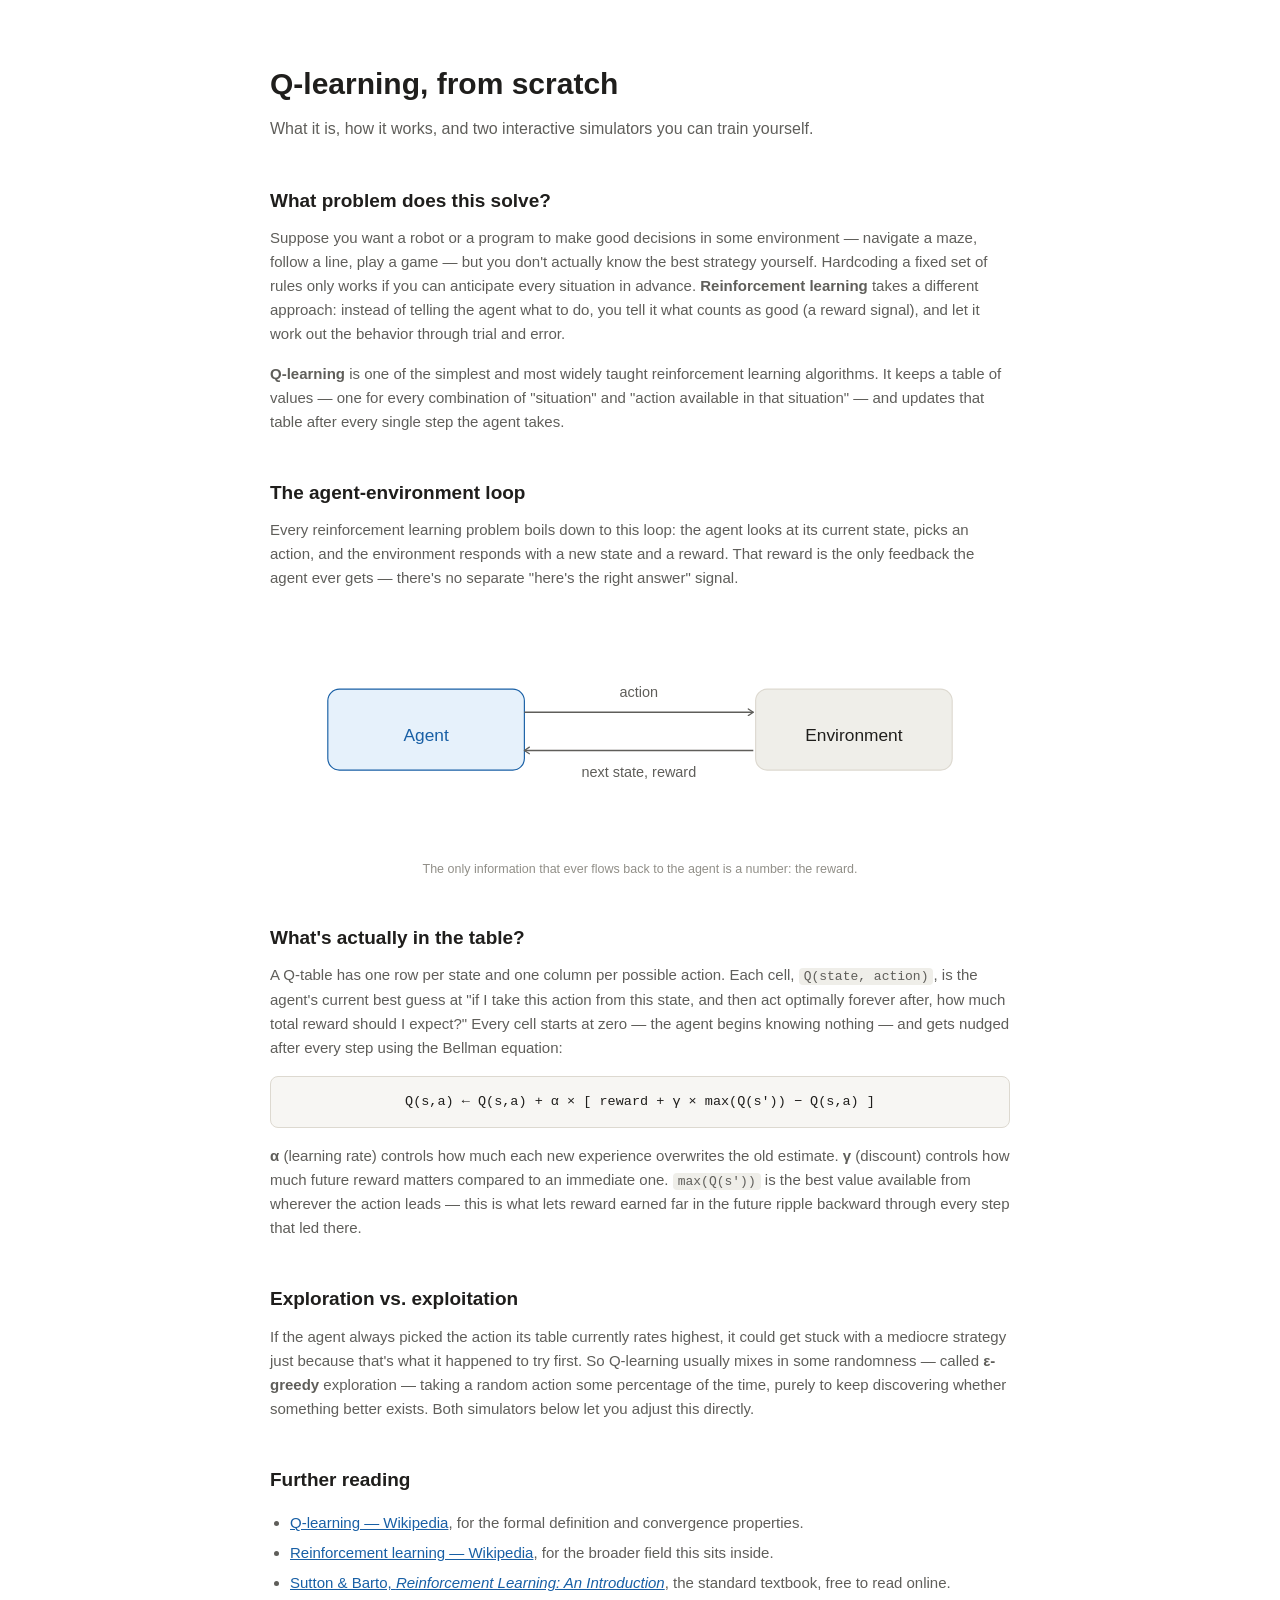
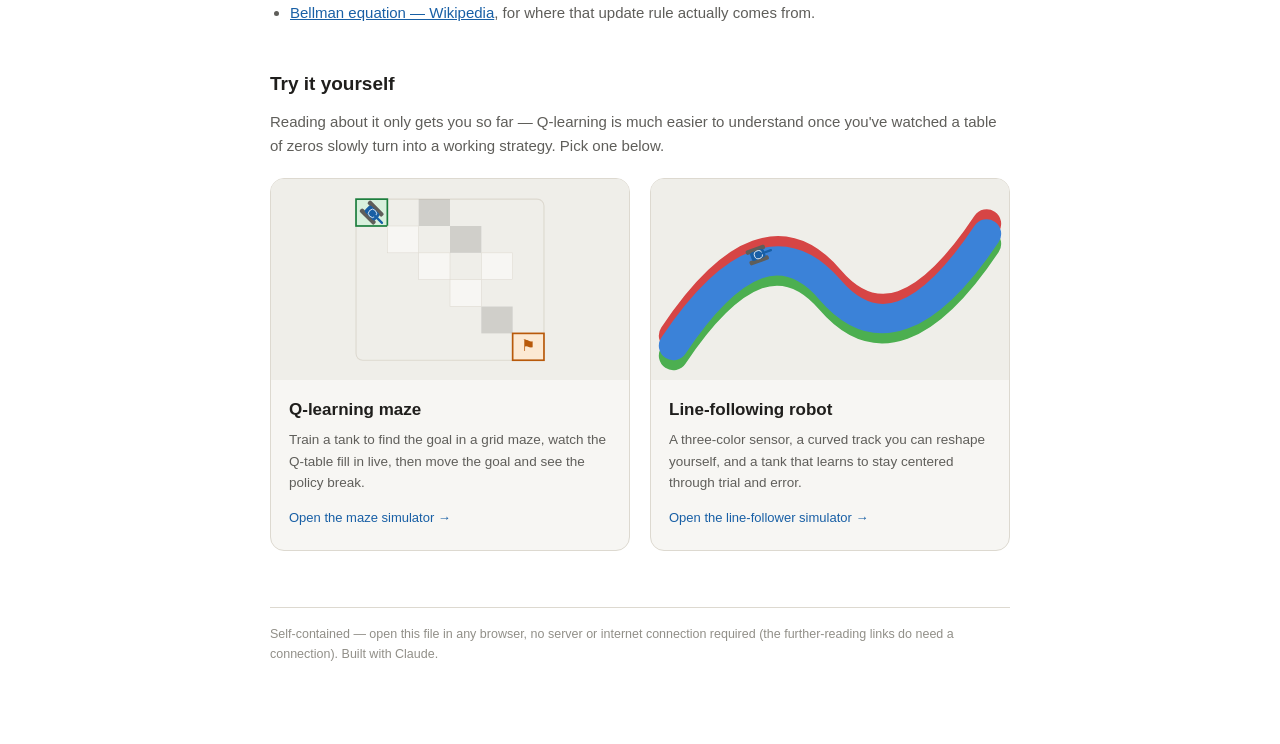
==== Q-learning/index.html @ 6a7d14aa "qtables" ====
<!DOCTYPE html>
<html lang="en">
<head>
<meta charset="UTF-8">
<meta name="viewport" content="width=device-width, initial-scale=1.0">
<title>Q-learning — an interactive introduction</title>
<style>
  :root {
    --bg: #ffffff;
    --surface: #f7f6f3;
    --surface-2: #efeee9;
    --border: #ddd9d0;
    --text: #1f1e1c;
    --text-secondary: #5f5e5a;
    --text-muted: #918f88;
    --accent: #185fa5;
    --accent-bg: #e6f1fb;
    --success: #3b6d11;
    --success-bg: #eaf3de;
    --danger: #a32d2d;
    --danger-bg: #fcebeb;
    --start: #1a7d3c;
    --start-bg: #d8f0dd;
    --goal: #b8590a;
    --goal-bg: #fce9d3;
    --mono: 'SFMono-Regular', Consolas, 'Liberation Mono', Menlo, monospace;
  }
  @media (prefers-color-scheme: dark) {
    :root {
      --bg: #171614;
      --surface: #211f1c;
      --surface-2: #2a2825;
      --border: #3a3833;
      --text: #ece9e2;
      --text-secondary: #b4b2a9;
      --text-muted: #7c7a73;
      --accent: #85b7eb;
      --accent-bg: #0c447c;
      --success: #97c459;
      --success-bg: #27500a;
      --danger: #f09595;
      --danger-bg: #791f1f;
      --start: #7fdb9c;
      --start-bg: #133c22;
      --goal: #f5a95a;
      --goal-bg: #4a2c0e;
    }
  }
  * { box-sizing: border-box; }
  body {
    background: var(--bg);
    color: var(--text);
    font-family: -apple-system, BlinkMacSystemFont, "Segoe UI", Roboto, Helvetica, Arial, sans-serif;
    max-width: 780px;
    margin: 0 auto;
    padding: 40px 20px 80px;
    line-height: 1.6;
  }
  h1 { font-size: 30px; font-weight: 600; margin-bottom: 4px; }
  .subtitle { color: var(--text-secondary); font-size: 16px; margin-bottom: 32px; }
  h2 { font-size: 19px; font-weight: 600; margin-top: 44px; margin-bottom: 10px; }
  p { font-size: 15px; color: var(--text-secondary); margin: 8px 0 16px; }
  a { color: var(--accent); }
  .card {
    background: var(--surface);
    border: 1px solid var(--border);
    border-radius: 14px;
    padding: 20px 24px;
    margin-top: 16px;
  }
  code {
    font-family: var(--mono);
    background: var(--surface-2);
    padding: 1px 5px;
    border-radius: 4px;
    font-size: 13px;
  }
  ul.reading { padding-left: 20px; }
  ul.reading li { font-size: 15px; color: var(--text-secondary); margin: 6px 0; }
  .diagram-caption {
    text-align: center;
    font-size: 12.5px;
    color: var(--text-muted);
    margin-top: -6px;
  }

  .sim-cards {
    display: grid;
    grid-template-columns: repeat(auto-fit, minmax(280px, 1fr));
    gap: 20px;
    margin-top: 20px;
  }
  .sim-card {
    display: block;
    text-decoration: none;
    color: var(--text);
    background: var(--surface);
    border: 1px solid var(--border);
    border-radius: 14px;
    overflow: hidden;
    transition: border-color .15s, transform .1s;
  }
  .sim-card:hover { border-color: var(--accent); }
  .sim-card:active { transform: scale(0.99); }
  .sim-card .thumb {
    width: 100%;
    aspect-ratio: 16/9;
    background: var(--surface-2);
    display: block;
  }
  .sim-card .sim-card-body { padding: 16px 18px 20px; }
  .sim-card h3 {
    font-size: 17px;
    font-weight: 600;
    margin: 0 0 6px;
    color: var(--text);
  }
  .sim-card p {
    font-size: 13.5px;
    color: var(--text-secondary);
    margin: 0 0 10px;
  }
  .sim-card .cta {
    font-size: 13px;
    font-weight: 500;
    color: var(--accent);
  }

  footer {
    margin-top: 56px;
    font-size: 12.5px;
    color: var(--text-muted);
    border-top: 1px solid var(--border);
    padding-top: 16px;
  }
</style>
</head>
<body>

<h1>Q-learning, from scratch</h1>
<p class="subtitle">What it is, how it works, and two interactive simulators you can train yourself.</p>

<h2>What problem does this solve?</h2>
<p>
  Suppose you want a robot or a program to make good decisions in some environment — navigate a maze, follow a
  line, play a game — but you don't actually know the best strategy yourself. Hardcoding a fixed set of rules only
  works if you can anticipate every situation in advance. <strong>Reinforcement learning</strong> takes a different
  approach: instead of telling the agent what to do, you tell it what counts as good (a reward signal), and let it
  work out the behavior through trial and error.
</p>
<p>
  <strong>Q-learning</strong> is one of the simplest and most widely taught reinforcement learning algorithms. It
  keeps a table of values — one for every combination of "situation" and "action available in that situation" —
  and updates that table after every single step the agent takes.
</p>

<h2>The agent-environment loop</h2>
<p>
  Every reinforcement learning problem boils down to this loop: the agent looks at its current state, picks an
  action, and the environment responds with a new state and a reward. That reward is the only feedback the agent
  ever gets — there's no separate "here's the right answer" signal.
</p>
<svg width="100%" viewBox="0 0 640 210" role="img" style="margin:8px 0 0;">
  <title>The agent-environment feedback loop in reinforcement learning</title>
  <desc>Two boxes, Agent and Environment, connected by two arrows: one labeled "action" going from Agent to Environment, and one labeled "next state, reward" going back from Environment to Agent.</desc>
  <defs>
    <marker id="arrow" viewBox="0 0 10 10" refX="8" refY="5" markerWidth="6" markerHeight="6" orient="auto-start-reverse">
      <path d="M2 1L8 5L2 9" fill="none" stroke="context-stroke" stroke-width="1.5" stroke-linecap="round" stroke-linejoin="round"/>
    </marker>
  </defs>
  <rect x="50" y="65" width="170" height="70" rx="10" fill="var(--accent-bg)" stroke="var(--accent)" stroke-width="1"/>
  <text x="135" y="105" text-anchor="middle" dominant-baseline="central" font-size="15" font-weight="500" fill="var(--accent)">Agent</text>
  <rect x="420" y="65" width="170" height="70" rx="10" fill="var(--surface-2)" stroke="var(--border)" stroke-width="1"/>
  <text x="505" y="105" text-anchor="middle" dominant-baseline="central" font-size="15" font-weight="500" fill="var(--text)">Environment</text>
  <line x1="220" y1="85" x2="418" y2="85" stroke="var(--text-secondary)" stroke-width="1.2" marker-end="url(#arrow)"/>
  <text x="319" y="72" text-anchor="middle" font-size="12.5" fill="var(--text-secondary)">action</text>
  <line x1="418" y1="118" x2="220" y2="118" stroke="var(--text-secondary)" stroke-width="1.2" marker-end="url(#arrow)"/>
  <text x="319" y="141" text-anchor="middle" font-size="12.5" fill="var(--text-secondary)">next state, reward</text>
</svg>
<p class="diagram-caption">The only information that ever flows back to the agent is a number: the reward.</p>

<h2>What's actually in the table?</h2>
<p>
  A Q-table has one row per state and one column per possible action. Each cell, <code>Q(state, action)</code>,
  is the agent's current best guess at "if I take this action from this state, and then act optimally forever
  after, how much total reward should I expect?" Every cell starts at zero — the agent begins knowing nothing —
  and gets nudged after every step using the Bellman equation:
</p>
<p style="text-align:center; font-family: var(--mono); font-size: 13.5px; color: var(--text); background:var(--surface); border:1px solid var(--border); border-radius:8px; padding:14px;">
  Q(s,a) &larr; Q(s,a) + &alpha; &times; [ reward + &gamma; &times; max(Q(s&prime;)) &minus; Q(s,a) ]
</p>
<p>
  <strong>&alpha;</strong> (learning rate) controls how much each new experience overwrites the old estimate.
  <strong>&gamma;</strong> (discount) controls how much future reward matters compared to an immediate one.
  <code>max(Q(s&prime;))</code> is the best value available from wherever the action leads — this is what lets
  reward earned far in the future ripple backward through every step that led there.
</p>

<h2>Exploration vs. exploitation</h2>
<p>
  If the agent always picked the action its table currently rates highest, it could get stuck with a mediocre
  strategy just because that's what it happened to try first. So Q-learning usually mixes in some randomness —
  called <strong>&epsilon;-greedy</strong> exploration — taking a random action some percentage of the time,
  purely to keep discovering whether something better exists. Both simulators below let you adjust this directly.
</p>

<h2>Further reading</h2>
<ul class="reading">
  <li><a href="https://en.wikipedia.org/wiki/Q-learning">Q-learning — Wikipedia</a>, for the formal definition and convergence properties.</li>
  <li><a href="https://en.wikipedia.org/wiki/Reinforcement_learning">Reinforcement learning — Wikipedia</a>, for the broader field this sits inside.</li>
  <li><a href="http://incompleteideas.net/book/the-book-2nd.html">Sutton &amp; Barto, <em>Reinforcement Learning: An Introduction</em></a>, the standard textbook, free to read online.</li>
  <li><a href="https://en.wikipedia.org/wiki/Bellman_equation">Bellman equation — Wikipedia</a>, for where that update rule actually comes from.</li>
</ul>

<h2>Try it yourself</h2>
<p>
  Reading about it only gets you so far — Q-learning is much easier to understand once you've watched a table of
  zeros slowly turn into a working strategy. Pick one below.
</p>

<div class="sim-cards">
  <a class="sim-card" href="maze.html">
    <svg class="thumb" viewBox="0 0 320 180" role="img" preserveAspectRatio="xMidYMid slice">
      <title>Maze simulator thumbnail</title>
      <rect width="320" height="180" fill="var(--surface-2)"/>
      <g transform="translate(76,18)">
        <rect x="0" y="0" width="168" height="144" rx="6" fill="none" stroke="var(--border)" stroke-width="1"/>
        <rect x="0" y="0" width="28" height="24" fill="var(--start-bg)" stroke="var(--start)" stroke-width="1.5"/>
        <rect x="28" y="24" width="28" height="24" fill="var(--surface)" stroke="var(--border)" stroke-width="0.5"/>
        <rect x="56" y="0" width="28" height="24" fill="var(--text)" opacity="0.15"/>
        <rect x="56" y="48" width="28" height="24" fill="var(--surface)" stroke="var(--border)" stroke-width="0.5"/>
        <rect x="84" y="24" width="28" height="24" fill="var(--text)" opacity="0.15"/>
        <rect x="84" y="72" width="28" height="24" fill="var(--surface)" stroke="var(--border)" stroke-width="0.5"/>
        <rect x="112" y="48" width="28" height="24" fill="var(--surface)" stroke="var(--border)" stroke-width="0.5"/>
        <rect x="112" y="96" width="28" height="24" fill="var(--text)" opacity="0.15"/>
        <rect x="140" y="120" width="28" height="24" fill="var(--goal-bg)" stroke="var(--goal)" stroke-width="1.5"/>
        <text x="154" y="136" text-anchor="middle" font-size="14" fill="var(--goal)">&#9873;</text>
        <g transform="translate(14,12) rotate(45)">
          <rect x="-9" y="-7" width="18" height="4" rx="1.5" fill="var(--text-secondary)"/>
          <rect x="-9" y="3" width="18" height="4" rx="1.5" fill="var(--text-secondary)"/>
          <rect x="-6" y="-4" width="13" height="8" rx="2" fill="var(--accent)"/>
          <circle cx="1" cy="0" r="3.6" fill="var(--accent)" stroke="var(--bg)" stroke-width="0.7"/>
          <line x1="1" y1="0" x2="13" y2="0" stroke="var(--accent)" stroke-width="2" stroke-linecap="round"/>
        </g>
      </g>
    </svg>
    <div class="sim-card-body">
      <h3>Q-learning maze</h3>
      <p>Train a tank to find the goal in a grid maze, watch the Q-table fill in live, then move the goal and see the policy break.</p>
      <span class="cta">Open the maze simulator &rarr;</span>
    </div>
  </a>

  <a class="sim-card" href="line-follower.html">
    <svg class="thumb" viewBox="0 0 320 180" role="img" preserveAspectRatio="xMidYMid slice">
      <title>Line-following robot simulator thumbnail</title>
      <rect width="320" height="180" fill="var(--surface-2)"/>
      <path d="M20 140 Q100 20 160 90 T300 40" fill="none" stroke="#d64545" stroke-width="26" stroke-linecap="round"/>
      <path d="M20 140 Q100 20 160 90 T300 40" fill="none" stroke="#4caf50" stroke-width="26" stroke-linecap="round" transform="translate(0,18)"/>
      <path d="M20 140 Q100 20 160 90 T300 40" fill="none" stroke="#3b82d8" stroke-width="26" stroke-linecap="round" transform="translate(0,9)"/>
      <g transform="translate(95,68) rotate(-20)">
        <rect x="-9" y="-7" width="18" height="4" rx="1.5" fill="var(--text-secondary)"/>
        <rect x="-9" y="3" width="18" height="4" rx="1.5" fill="var(--text-secondary)"/>
        <rect x="-6" y="-4" width="13" height="8" rx="2" fill="var(--accent)"/>
        <circle cx="1" cy="0" r="3.6" fill="var(--accent)" stroke="var(--bg)" stroke-width="0.7"/>
        <line x1="1" y1="0" x2="13" y2="0" stroke="var(--accent)" stroke-width="2" stroke-linecap="round"/>
      </g>
    </svg>
    <div class="sim-card-body">
      <h3>Line-following robot</h3>
      <p>A three-color sensor, a curved track you can reshape yourself, and a tank that learns to stay centered through trial and error.</p>
      <span class="cta">Open the line-follower simulator &rarr;</span>
    </div>
  </a>
</div>

<footer>
  Self-contained — open this file in any browser, no server or internet connection required (the further-reading
  links do need a connection). Built with Claude.
</footer>

</body>
</html>
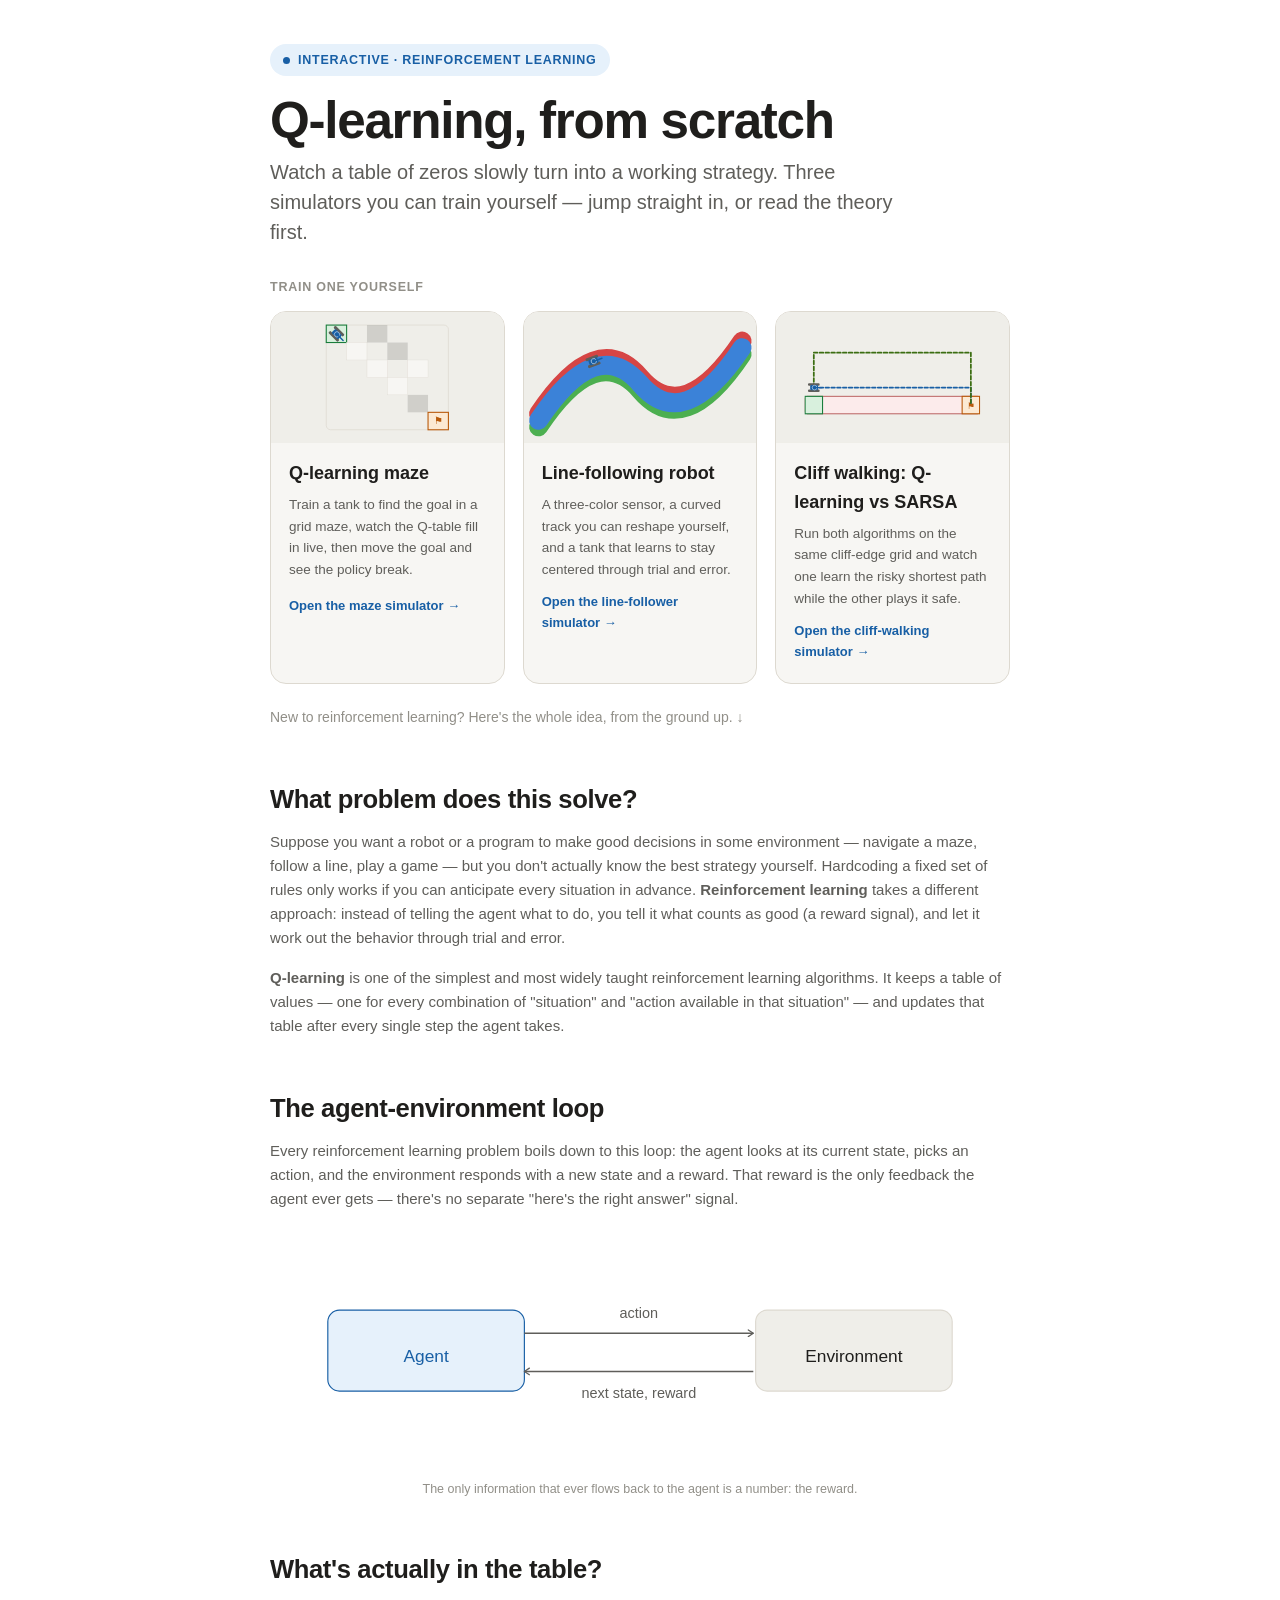
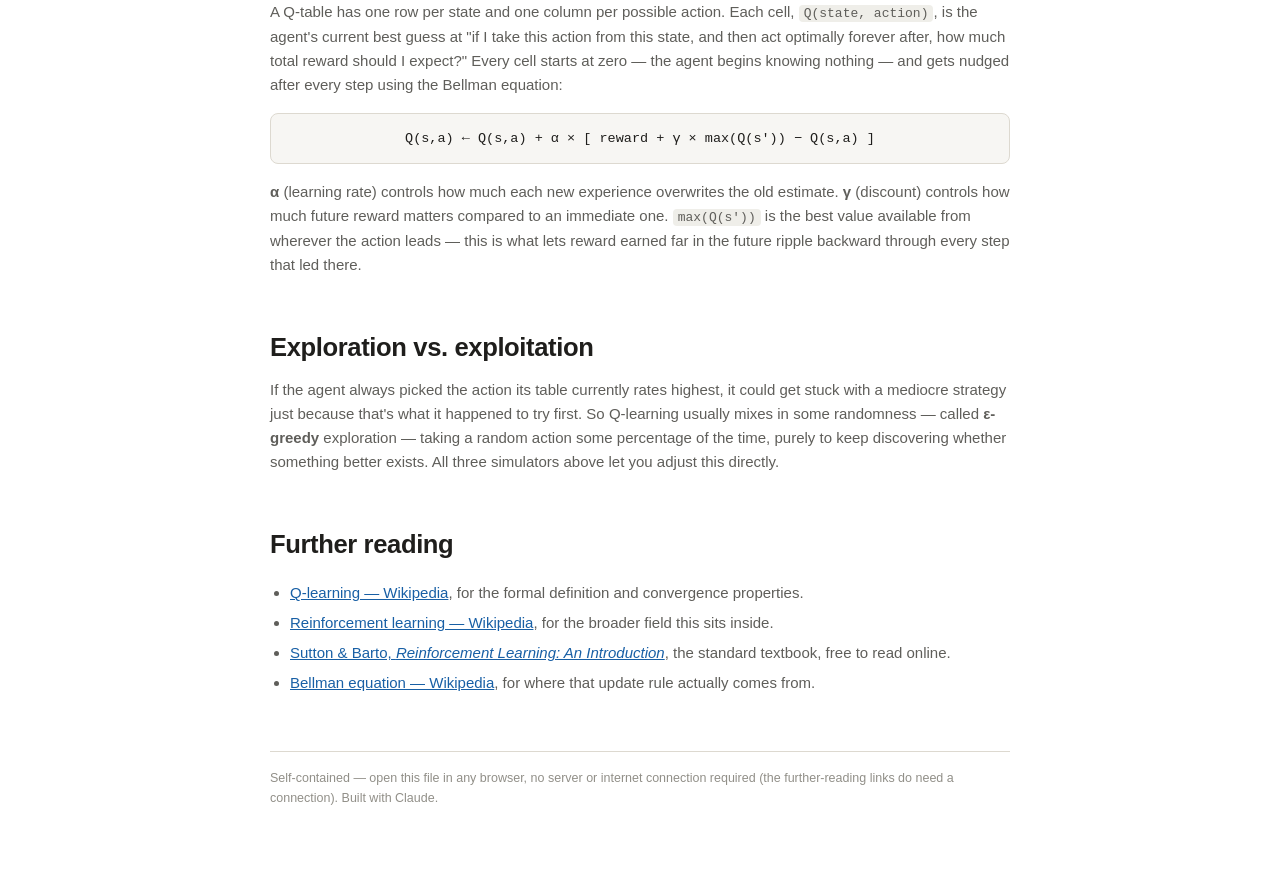
==== commit 889595a1: "changes" ====
--- a/Q-learning/index.html
+++ b/Q-learning/index.html
@@ -4,141 +4,106 @@
 <meta charset="UTF-8">
 <meta name="viewport" content="width=device-width, initial-scale=1.0">
 <title>Q-learning — an interactive introduction</title>
-<style>
-  :root {
-    --bg: #ffffff;
-    --surface: #f7f6f3;
-    --surface-2: #efeee9;
-    --border: #ddd9d0;
-    --text: #1f1e1c;
-    --text-secondary: #5f5e5a;
-    --text-muted: #918f88;
-    --accent: #185fa5;
-    --accent-bg: #e6f1fb;
-    --success: #3b6d11;
-    --success-bg: #eaf3de;
-    --danger: #a32d2d;
-    --danger-bg: #fcebeb;
-    --start: #1a7d3c;
-    --start-bg: #d8f0dd;
-    --goal: #b8590a;
-    --goal-bg: #fce9d3;
-    --mono: 'SFMono-Regular', Consolas, 'Liberation Mono', Menlo, monospace;
-  }
-  @media (prefers-color-scheme: dark) {
-    :root {
-      --bg: #171614;
-      --surface: #211f1c;
-      --surface-2: #2a2825;
-      --border: #3a3833;
-      --text: #ece9e2;
-      --text-secondary: #b4b2a9;
-      --text-muted: #7c7a73;
-      --accent: #85b7eb;
-      --accent-bg: #0c447c;
-      --success: #97c459;
-      --success-bg: #27500a;
-      --danger: #f09595;
-      --danger-bg: #791f1f;
-      --start: #7fdb9c;
-      --start-bg: #133c22;
-      --goal: #f5a95a;
-      --goal-bg: #4a2c0e;
-    }
-  }
-  * { box-sizing: border-box; }
-  body {
-    background: var(--bg);
-    color: var(--text);
-    font-family: -apple-system, BlinkMacSystemFont, "Segoe UI", Roboto, Helvetica, Arial, sans-serif;
-    max-width: 780px;
-    margin: 0 auto;
-    padding: 40px 20px 80px;
-    line-height: 1.6;
-  }
-  h1 { font-size: 30px; font-weight: 600; margin-bottom: 4px; }
-  .subtitle { color: var(--text-secondary); font-size: 16px; margin-bottom: 32px; }
-  h2 { font-size: 19px; font-weight: 600; margin-top: 44px; margin-bottom: 10px; }
-  p { font-size: 15px; color: var(--text-secondary); margin: 8px 0 16px; }
-  a { color: var(--accent); }
-  .card {
-    background: var(--surface);
-    border: 1px solid var(--border);
-    border-radius: 14px;
-    padding: 20px 24px;
-    margin-top: 16px;
-  }
-  code {
-    font-family: var(--mono);
-    background: var(--surface-2);
-    padding: 1px 5px;
-    border-radius: 4px;
-    font-size: 13px;
-  }
-  ul.reading { padding-left: 20px; }
-  ul.reading li { font-size: 15px; color: var(--text-secondary); margin: 6px 0; }
-  .diagram-caption {
-    text-align: center;
-    font-size: 12.5px;
-    color: var(--text-muted);
-    margin-top: -6px;
-  }
-
-  .sim-cards {
-    display: grid;
-    grid-template-columns: repeat(auto-fit, minmax(280px, 1fr));
-    gap: 20px;
-    margin-top: 20px;
-  }
-  .sim-card {
-    display: block;
-    text-decoration: none;
-    color: var(--text);
-    background: var(--surface);
-    border: 1px solid var(--border);
-    border-radius: 14px;
-    overflow: hidden;
-    transition: border-color .15s, transform .1s;
-  }
-  .sim-card:hover { border-color: var(--accent); }
-  .sim-card:active { transform: scale(0.99); }
-  .sim-card .thumb {
-    width: 100%;
-    aspect-ratio: 16/9;
-    background: var(--surface-2);
-    display: block;
-  }
-  .sim-card .sim-card-body { padding: 16px 18px 20px; }
-  .sim-card h3 {
-    font-size: 17px;
-    font-weight: 600;
-    margin: 0 0 6px;
-    color: var(--text);
-  }
-  .sim-card p {
-    font-size: 13.5px;
-    color: var(--text-secondary);
-    margin: 0 0 10px;
-  }
-  .sim-card .cta {
-    font-size: 13px;
-    font-weight: 500;
-    color: var(--accent);
-  }
-
-  footer {
-    margin-top: 56px;
-    font-size: 12.5px;
-    color: var(--text-muted);
-    border-top: 1px solid var(--border);
-    padding-top: 16px;
-  }
-</style>
+<link rel="stylesheet" href="base.css">
+<link rel="stylesheet" href="index.css">
 </head>
 <body>
 
-<h1>Q-learning, from scratch</h1>
-<p class="subtitle">What it is, how it works, and two interactive simulators you can train yourself.</p>
+<header class="hero">
+  <span class="eyebrow"><span class="pulse"></span>Interactive · Reinforcement learning</span>
+  <h1>Q-learning, from scratch</h1>
+  <p class="subtitle">Watch a table of zeros slowly turn into a working strategy. Three simulators you can train yourself — jump straight in, or read the theory first.</p>
+</header>
+
+<section class="sims">
+  <p class="sims-label">Train one yourself</p>
+  <div class="sim-cards">
+    <a class="sim-card" href="maze.html">
+      <svg class="thumb" viewBox="0 0 320 180" role="img" preserveAspectRatio="xMidYMid slice">
+        <title>Maze simulator thumbnail</title>
+        <rect width="320" height="180" fill="var(--surface-2)"/>
+        <g transform="translate(76,18)">
+          <rect x="0" y="0" width="168" height="144" rx="6" fill="none" stroke="var(--border)" stroke-width="1"/>
+          <rect x="0" y="0" width="28" height="24" fill="var(--start-bg)" stroke="var(--start)" stroke-width="1.5"/>
+          <rect x="28" y="24" width="28" height="24" fill="var(--surface)" stroke="var(--border)" stroke-width="0.5"/>
+          <rect x="56" y="0" width="28" height="24" fill="var(--text)" opacity="0.15"/>
+          <rect x="56" y="48" width="28" height="24" fill="var(--surface)" stroke="var(--border)" stroke-width="0.5"/>
+          <rect x="84" y="24" width="28" height="24" fill="var(--text)" opacity="0.15"/>
+          <rect x="84" y="72" width="28" height="24" fill="var(--surface)" stroke="var(--border)" stroke-width="0.5"/>
+          <rect x="112" y="48" width="28" height="24" fill="var(--surface)" stroke="var(--border)" stroke-width="0.5"/>
+          <rect x="112" y="96" width="28" height="24" fill="var(--text)" opacity="0.15"/>
+          <rect x="140" y="120" width="28" height="24" fill="var(--goal-bg)" stroke="var(--goal)" stroke-width="1.5"/>
+          <text x="154" y="136" text-anchor="middle" font-size="14" fill="var(--goal)">&#9873;</text>
+          <g transform="translate(14,12) rotate(45)">
+            <rect x="-9" y="-7" width="18" height="4" rx="1.5" fill="var(--text-secondary)"/>
+            <rect x="-9" y="3" width="18" height="4" rx="1.5" fill="var(--text-secondary)"/>
+            <rect x="-6" y="-4" width="13" height="8" rx="2" fill="var(--accent)"/>
+            <circle cx="1" cy="0" r="3.6" fill="var(--accent)" stroke="var(--bg)" stroke-width="0.7"/>
+            <line x1="1" y1="0" x2="13" y2="0" stroke="var(--accent)" stroke-width="2" stroke-linecap="round"/>
+          </g>
+        </g>
+      </svg>
+      <div class="sim-card-body">
+        <h3>Q-learning maze</h3>
+        <p>Train a tank to find the goal in a grid maze, watch the Q-table fill in live, then move the goal and see the policy break.</p>
+        <span class="cta">Open the maze simulator &rarr;</span>
+      </div>
+    </a>
+
+    <a class="sim-card" href="line-follower.html">
+      <svg class="thumb" viewBox="0 0 320 180" role="img" preserveAspectRatio="xMidYMid slice">
+        <title>Line-following robot simulator thumbnail</title>
+        <rect width="320" height="180" fill="var(--surface-2)"/>
+        <path d="M20 140 Q100 20 160 90 T300 40" fill="none" stroke="#d64545" stroke-width="26" stroke-linecap="round"/>
+        <path d="M20 140 Q100 20 160 90 T300 40" fill="none" stroke="#4caf50" stroke-width="26" stroke-linecap="round" transform="translate(0,18)"/>
+        <path d="M20 140 Q100 20 160 90 T300 40" fill="none" stroke="#3b82d8" stroke-width="26" stroke-linecap="round" transform="translate(0,9)"/>
+        <g transform="translate(95,68) rotate(-20)">
+          <rect x="-9" y="-7" width="18" height="4" rx="1.5" fill="var(--text-secondary)"/>
+          <rect x="-9" y="3" width="18" height="4" rx="1.5" fill="var(--text-secondary)"/>
+          <rect x="-6" y="-4" width="13" height="8" rx="2" fill="var(--accent)"/>
+          <circle cx="1" cy="0" r="3.6" fill="var(--accent)" stroke="var(--bg)" stroke-width="0.7"/>
+          <line x1="1" y1="0" x2="13" y2="0" stroke="var(--accent)" stroke-width="2" stroke-linecap="round"/>
+        </g>
+      </svg>
+      <div class="sim-card-body">
+        <h3>Line-following robot</h3>
+        <p>A three-color sensor, a curved track you can reshape yourself, and a tank that learns to stay centered through trial and error.</p>
+        <span class="cta">Open the line-follower simulator &rarr;</span>
+      </div>
+    </a>
+
+    <a class="sim-card" href="cliff-walking.html">
+      <svg class="thumb" viewBox="0 0 320 180" role="img" preserveAspectRatio="xMidYMid slice">
+        <title>Cliff walking simulator thumbnail</title>
+        <rect width="320" height="180" fill="var(--surface-2)"/>
+        <g transform="translate(40,44)">
+          <!-- cliff strip along the bottom -->
+          <rect x="0" y="72" width="240" height="24" rx="3" fill="var(--danger-bg)" stroke="var(--danger)" stroke-width="1"/>
+          <rect x="0" y="72" width="24" height="24" fill="var(--start-bg)" stroke="var(--start)" stroke-width="1.5"/>
+          <rect x="216" y="72" width="24" height="24" fill="var(--goal-bg)" stroke="var(--goal)" stroke-width="1.5"/>
+          <text x="228" y="89" text-anchor="middle" font-size="13" fill="var(--goal)">&#9873;</text>
+          <!-- Q-learning route: hugs the cliff edge -->
+          <path class="flow" d="M12 60 H228 V84" fill="none" stroke="var(--accent)" stroke-width="2.4" stroke-dasharray="5 3" stroke-linecap="round"/>
+          <!-- SARSA route: safe detour one row up -->
+          <path class="flow" d="M12 60 V12 H228 V84" fill="none" stroke="var(--success)" stroke-width="2.4" stroke-dasharray="5 3" stroke-linecap="round"/>
+          <g transform="translate(12,60)">
+            <rect x="-8" y="-6" width="16" height="3.5" rx="1.5" fill="var(--text-secondary)"/>
+            <rect x="-8" y="2.5" width="16" height="3.5" rx="1.5" fill="var(--text-secondary)"/>
+            <rect x="-5" y="-3.5" width="11" height="7" rx="2" fill="var(--accent)"/>
+            <circle cx="1" cy="0" r="3.2" fill="var(--accent)" stroke="var(--bg)" stroke-width="0.7"/>
+            <line x1="1" y1="0" x2="11" y2="0" stroke="var(--accent)" stroke-width="2" stroke-linecap="round"/>
+          </g>
+        </g>
+      </svg>
+      <div class="sim-card-body">
+        <h3>Cliff walking: Q-learning vs SARSA</h3>
+        <p>Run both algorithms on the same cliff-edge grid and watch one learn the risky shortest path while the other plays it safe.</p>
+        <span class="cta">Open the cliff-walking simulator &rarr;</span>
+      </div>
+    </a>
+  </div>
+  <p class="sims-hint">New to reinforcement learning? Here's the whole idea, from the ground up. &darr;</p>
+</section>
 
 <h2>What problem does this solve?</h2>
 <p>
@@ -201,7 +166,7 @@
   If the agent always picked the action its table currently rates highest, it could get stuck with a mediocre
   strategy just because that's what it happened to try first. So Q-learning usually mixes in some randomness —
   called <strong>&epsilon;-greedy</strong> exploration — taking a random action some percentage of the time,
-  purely to keep discovering whether something better exists. Both simulators below let you adjust this directly.
+  purely to keep discovering whether something better exists. All three simulators above let you adjust this directly.
 </p>
 
 <h2>Further reading</h2>
@@ -212,68 +177,6 @@
   <li><a href="https://en.wikipedia.org/wiki/Bellman_equation">Bellman equation — Wikipedia</a>, for where that update rule actually comes from.</li>
 </ul>
 
-<h2>Try it yourself</h2>
-<p>
-  Reading about it only gets you so far — Q-learning is much easier to understand once you've watched a table of
-  zeros slowly turn into a working strategy. Pick one below.
-</p>
-
-<div class="sim-cards">
-  <a class="sim-card" href="maze.html">
-    <svg class="thumb" viewBox="0 0 320 180" role="img" preserveAspectRatio="xMidYMid slice">
-      <title>Maze simulator thumbnail</title>
-      <rect width="320" height="180" fill="var(--surface-2)"/>
-      <g transform="translate(76,18)">
-        <rect x="0" y="0" width="168" height="144" rx="6" fill="none" stroke="var(--border)" stroke-width="1"/>
-        <rect x="0" y="0" width="28" height="24" fill="var(--start-bg)" stroke="var(--start)" stroke-width="1.5"/>
-        <rect x="28" y="24" width="28" height="24" fill="var(--surface)" stroke="var(--border)" stroke-width="0.5"/>
-        <rect x="56" y="0" width="28" height="24" fill="var(--text)" opacity="0.15"/>
-        <rect x="56" y="48" width="28" height="24" fill="var(--surface)" stroke="var(--border)" stroke-width="0.5"/>
-        <rect x="84" y="24" width="28" height="24" fill="var(--text)" opacity="0.15"/>
-        <rect x="84" y="72" width="28" height="24" fill="var(--surface)" stroke="var(--border)" stroke-width="0.5"/>
-        <rect x="112" y="48" width="28" height="24" fill="var(--surface)" stroke="var(--border)" stroke-width="0.5"/>
-        <rect x="112" y="96" width="28" height="24" fill="var(--text)" opacity="0.15"/>
-        <rect x="140" y="120" width="28" height="24" fill="var(--goal-bg)" stroke="var(--goal)" stroke-width="1.5"/>
-        <text x="154" y="136" text-anchor="middle" font-size="14" fill="var(--goal)">&#9873;</text>
-        <g transform="translate(14,12) rotate(45)">
-          <rect x="-9" y="-7" width="18" height="4" rx="1.5" fill="var(--text-secondary)"/>
-          <rect x="-9" y="3" width="18" height="4" rx="1.5" fill="var(--text-secondary)"/>
-          <rect x="-6" y="-4" width="13" height="8" rx="2" fill="var(--accent)"/>
-          <circle cx="1" cy="0" r="3.6" fill="var(--accent)" stroke="var(--bg)" stroke-width="0.7"/>
-          <line x1="1" y1="0" x2="13" y2="0" stroke="var(--accent)" stroke-width="2" stroke-linecap="round"/>
-        </g>
-      </g>
-    </svg>
-    <div class="sim-card-body">
-      <h3>Q-learning maze</h3>
-      <p>Train a tank to find the goal in a grid maze, watch the Q-table fill in live, then move the goal and see the policy break.</p>
-      <span class="cta">Open the maze simulator &rarr;</span>
-    </div>
-  </a>
-
-  <a class="sim-card" href="line-follower.html">
-    <svg class="thumb" viewBox="0 0 320 180" role="img" preserveAspectRatio="xMidYMid slice">
-      <title>Line-following robot simulator thumbnail</title>
-      <rect width="320" height="180" fill="var(--surface-2)"/>
-      <path d="M20 140 Q100 20 160 90 T300 40" fill="none" stroke="#d64545" stroke-width="26" stroke-linecap="round"/>
-      <path d="M20 140 Q100 20 160 90 T300 40" fill="none" stroke="#4caf50" stroke-width="26" stroke-linecap="round" transform="translate(0,18)"/>
-      <path d="M20 140 Q100 20 160 90 T300 40" fill="none" stroke="#3b82d8" stroke-width="26" stroke-linecap="round" transform="translate(0,9)"/>
-      <g transform="translate(95,68) rotate(-20)">
-        <rect x="-9" y="-7" width="18" height="4" rx="1.5" fill="var(--text-secondary)"/>
-        <rect x="-9" y="3" width="18" height="4" rx="1.5" fill="var(--text-secondary)"/>
-        <rect x="-6" y="-4" width="13" height="8" rx="2" fill="var(--accent)"/>
-        <circle cx="1" cy="0" r="3.6" fill="var(--accent)" stroke="var(--bg)" stroke-width="0.7"/>
-        <line x1="1" y1="0" x2="13" y2="0" stroke="var(--accent)" stroke-width="2" stroke-linecap="round"/>
-      </g>
-    </svg>
-    <div class="sim-card-body">
-      <h3>Line-following robot</h3>
-      <p>A three-color sensor, a curved track you can reshape yourself, and a tank that learns to stay centered through trial and error.</p>
-      <span class="cta">Open the line-follower simulator &rarr;</span>
-    </div>
-  </a>
-</div>
-
 <footer>
   Self-contained — open this file in any browser, no server or internet connection required (the further-reading
   links do need a connection). Built with Claude.
--- a/Q-learning/base.css
+++ b/Q-learning/base.css
@@ -0,0 +1,52 @@
+/* base.css — shared design tokens & page shell. Used by index.html, maze.html, line-follower.html */
+  :root {
+    --bg: #ffffff;
+    --surface: #f7f6f3;
+    --surface-2: #efeee9;
+    --border: #ddd9d0;
+    --text: #1f1e1c;
+    --text-secondary: #5f5e5a;
+    --text-muted: #918f88;
+    --accent: #185fa5;
+    --accent-bg: #e6f1fb;
+    --success: #3b6d11;
+    --success-bg: #eaf3de;
+    --danger: #a32d2d;
+    --danger-bg: #fcebeb;
+    --start: #1a7d3c;
+    --start-bg: #d8f0dd;
+    --goal: #b8590a;
+    --goal-bg: #fce9d3;
+    --mono: 'SFMono-Regular', Consolas, 'Liberation Mono', Menlo, monospace;
+  }
+  @media (prefers-color-scheme: dark) {
+    :root {
+      --bg: #171614;
+      --surface: #211f1c;
+      --surface-2: #2a2825;
+      --border: #3a3833;
+      --text: #ece9e2;
+      --text-secondary: #b4b2a9;
+      --text-muted: #7c7a73;
+      --accent: #85b7eb;
+      --accent-bg: #0c447c;
+      --success: #97c459;
+      --success-bg: #27500a;
+      --danger: #f09595;
+      --danger-bg: #791f1f;
+      --start: #7fdb9c;
+      --start-bg: #133c22;
+      --goal: #f5a95a;
+      --goal-bg: #4a2c0e;
+    }
+  }
+  * { box-sizing: border-box; }
+  body {
+    background: var(--bg);
+    color: var(--text);
+    font-family: -apple-system, BlinkMacSystemFont, "Segoe UI", Roboto, Helvetica, Arial, sans-serif;
+    max-width: 780px;
+    margin: 0 auto;
+    padding: 40px 20px 80px;
+    line-height: 1.6;
+  }
--- a/Q-learning/index.css
+++ b/Q-learning/index.css
@@ -0,0 +1,176 @@
+/* index.css — landing page (Q-learning intro) styles */
+
+/* ---------- Hero ---------- */
+.hero { padding: 4px 0 0; }
+.eyebrow {
+  display: inline-flex;
+  align-items: center;
+  gap: 8px;
+  font-size: 12.5px;
+  font-weight: 600;
+  letter-spacing: .06em;
+  text-transform: uppercase;
+  color: var(--accent);
+  background: var(--accent-bg);
+  padding: 6px 13px;
+  border-radius: 999px;
+}
+.eyebrow .pulse {
+  width: 7px;
+  height: 7px;
+  border-radius: 50%;
+  background: var(--accent);
+  animation: pulse 1.8s ease-in-out infinite;
+}
+h1 {
+  font-size: clamp(2.1rem, 6vw, 3.2rem);
+  font-weight: 700;
+  line-height: 1.04;
+  letter-spacing: -0.025em;
+  margin: 18px 0 10px;
+}
+.subtitle {
+  color: var(--text-secondary);
+  font-size: clamp(1.02rem, 2.2vw, 1.25rem);
+  line-height: 1.5;
+  max-width: 640px;
+  margin-bottom: 4px;
+}
+
+/* ---------- Simulator cards (top of page) ---------- */
+.sims { margin: 30px 0 6px; }
+.sims-label {
+  font-size: 12.5px;
+  font-weight: 600;
+  letter-spacing: .06em;
+  text-transform: uppercase;
+  color: var(--text-muted);
+  margin: 0 0 14px;
+}
+.sim-cards {
+  display: grid;
+  grid-template-columns: repeat(auto-fit, minmax(230px, 1fr));
+  gap: 18px;
+}
+.sim-card {
+  display: block;
+  text-decoration: none;
+  color: var(--text);
+  background: var(--surface);
+  border: 1px solid var(--border);
+  border-radius: 16px;
+  overflow: hidden;
+  transition: transform .22s cubic-bezier(.2,.7,.3,1), box-shadow .22s ease, border-color .22s ease;
+}
+.sim-card:hover {
+  transform: translateY(-5px);
+  border-color: var(--accent);
+  box-shadow: 0 16px 34px -16px rgba(0,0,0,.34);
+}
+.sim-card:active { transform: translateY(-2px) scale(.995); }
+.sim-card .thumb {
+  width: 100%;
+  aspect-ratio: 16/9;
+  background: var(--surface-2);
+  display: block;
+  transition: transform .4s cubic-bezier(.2,.7,.3,1);
+}
+.sim-card:hover .thumb { transform: scale(1.06); }
+.sim-card .sim-card-body { padding: 16px 18px 20px; }
+.sim-card h3 {
+  font-size: 18px;
+  font-weight: 600;
+  margin: 0 0 6px;
+  color: var(--text);
+}
+.sim-card p {
+  font-size: 13.5px;
+  color: var(--text-secondary);
+  margin: 0 0 12px;
+}
+.sim-card .cta {
+  font-size: 13px;
+  font-weight: 600;
+  color: var(--accent);
+  display: inline-block;
+  transition: transform .2s ease;
+}
+.sim-card:hover .cta { transform: translateX(5px); }
+/* marching-dash flow along the cliff routes on hover */
+.sim-card:hover .flow { animation: march .55s linear infinite; }
+
+.sims-hint {
+  font-size: 14px;
+  color: var(--text-muted);
+  margin: 22px 0 0;
+}
+
+/* ---------- Theory / prose ---------- */
+h2 {
+  font-size: clamp(1.3rem, 3.2vw, 1.6rem);
+  font-weight: 600;
+  margin-top: 50px;
+  margin-bottom: 10px;
+  letter-spacing: -0.015em;
+}
+p { font-size: 15px; color: var(--text-secondary); margin: 8px 0 16px; }
+a { color: var(--accent); }
+.card {
+  background: var(--surface);
+  border: 1px solid var(--border);
+  border-radius: 14px;
+  padding: 20px 24px;
+  margin-top: 16px;
+}
+code {
+  font-family: var(--mono);
+  background: var(--surface-2);
+  padding: 1px 5px;
+  border-radius: 4px;
+  font-size: 13px;
+}
+ul.reading { padding-left: 20px; }
+ul.reading li { font-size: 15px; color: var(--text-secondary); margin: 6px 0; }
+.diagram-caption {
+  text-align: center;
+  font-size: 12.5px;
+  color: var(--text-muted);
+  margin-top: -6px;
+}
+
+footer {
+  margin-top: 56px;
+  font-size: 12.5px;
+  color: var(--text-muted);
+  border-top: 1px solid var(--border);
+  padding-top: 16px;
+}
+
+/* ---------- Motion ---------- */
+@keyframes rise {
+  from { opacity: 0; transform: translateY(18px); }
+  to   { opacity: 1; transform: translateY(0); }
+}
+@keyframes pulse {
+  0%, 100% { opacity: 1; transform: scale(1); }
+  50%      { opacity: .35; transform: scale(.6); }
+}
+@keyframes march { to { stroke-dashoffset: -8; } }
+
+.hero .eyebrow  { animation: rise .55s cubic-bezier(.2,.7,.3,1) both; animation-delay: .02s; }
+.hero h1        { animation: rise .6s  cubic-bezier(.2,.7,.3,1) both; animation-delay: .09s; }
+.hero .subtitle { animation: rise .6s  cubic-bezier(.2,.7,.3,1) both; animation-delay: .17s; }
+.sims-label     { animation: rise .5s  cubic-bezier(.2,.7,.3,1) both; animation-delay: .25s; }
+.sim-card       { animation: rise .55s cubic-bezier(.2,.7,.3,1) both; }
+.sim-card:nth-child(1) { animation-delay: .31s; }
+.sim-card:nth-child(2) { animation-delay: .39s; }
+.sim-card:nth-child(3) { animation-delay: .47s; }
+
+@media (prefers-reduced-motion: reduce) {
+  .hero .eyebrow, .hero h1, .hero .subtitle, .sims-label, .sim-card,
+  .eyebrow .pulse, .sim-card:hover .flow { animation: none !important; }
+  .sim-card, .sim-card .thumb, .sim-card .cta { transition: none !important; }
+  .sim-card:hover,
+  .sim-card:hover .thumb,
+  .sim-card:hover .cta { transform: none; }
+}
